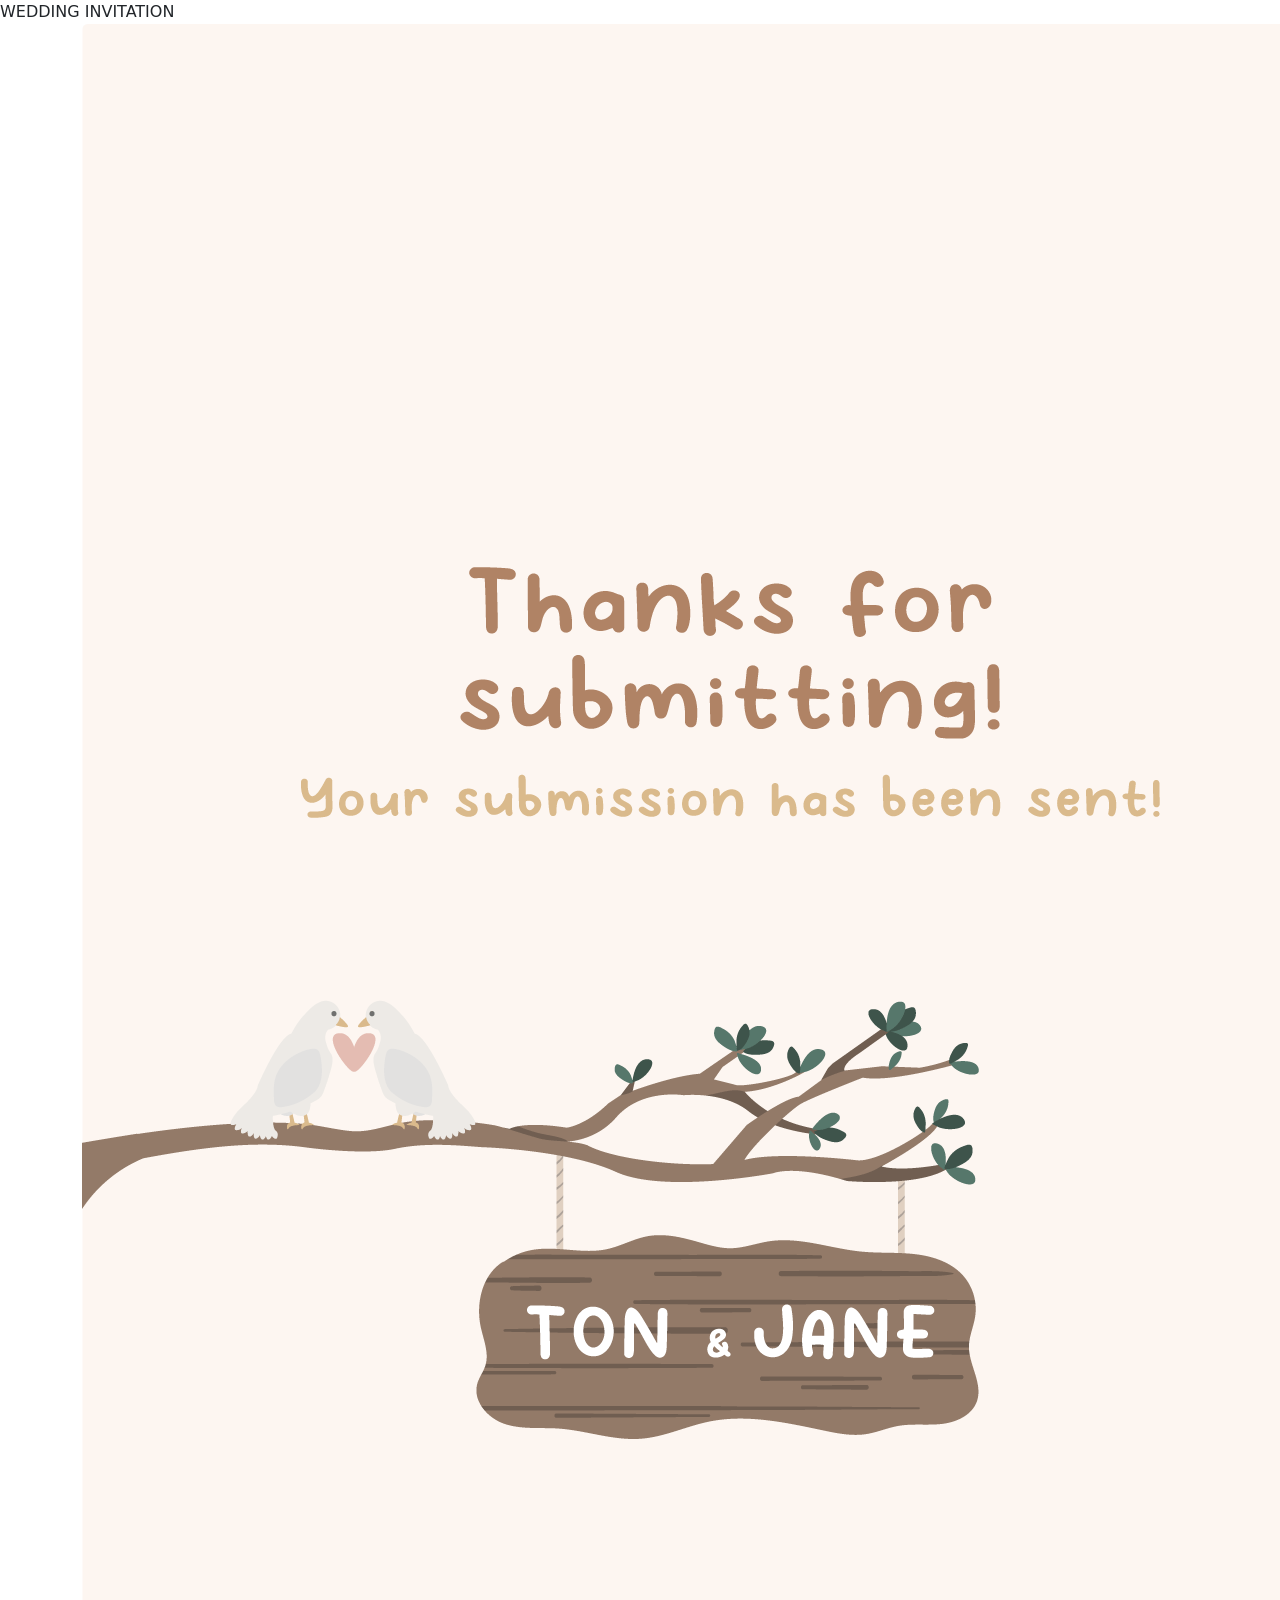
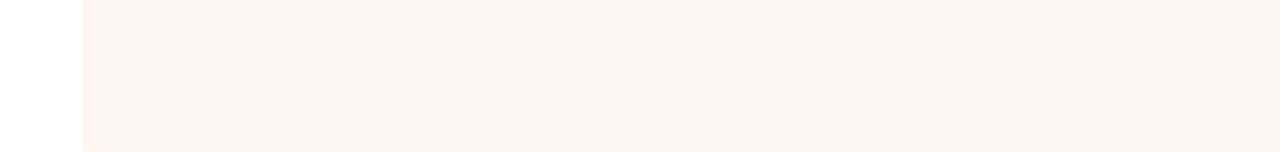
==== lastPage.html @ 8db23450 "Add files via upload" ====
<!DOCTYPE html>
<html lang="en">
<head>
  <title>R&J</title>
  <meta charset="utf-8">
  <meta name="viewport" content="width=device-width, initial-scale=1">
  <link href="https://cdn.jsdelivr.net/npm/bootstrap@5.1.3/dist/css/bootstrap.min.css" rel="stylesheet">
  <script src="https://cdn.jsdelivr.net/npm/bootstrap@5.1.3/dist/js/bootstrap.bundle.min.js"></script>
  <link rel="stylesheet" href="/pages/styles.css">
  <link rel="stylesheet" href="https://cdnjs.cloudflare.com/ajax/libs/font-awesome/4.7.0/css/font-awesome.min.css">
</head>

<body>

<div class="text">
   <a>WEDDING INVITATION</a> 
</div>

<!-- <div class="img-fluid container">
  <img src="img/rj-wedding-invi1(1).png" class="rounded" id="image1"> -->
  <!-- <button onclick="changeImage()">BACK</button> -->
  <!-- <button onclick="changeImage()">NEXT</button> -->
  <!-- <button onclick="setImageVisible('image1', false)">NEXT</button> -->
<!-- </div> -->

<div class="container">
  <div class="row">
    <div class="col-sm">
      <img src="img/rj-wedding-invi1(5).png" class="rounded" id="image1">
      
      <!-- <button id="addBtn" type="submit" onclick="addFullName()">SUBMIT</button> -->
      <!-- <button id="addBtn" onclick="addFullName()">ADD <i class="fa fa-plus" aria-hidden="true"></i>
      </button> -->
      <!-- <button onclick="SubForm()" hidden>Submit</button> -->
      
    </div>
    <!-- <div class="col-sm">
      One of three columns
    </div>
    <div class="col-sm">
      One of three columns
    </div> -->
    
  </div>
  
  
</div>




<!-- <div>
  <form action="https://api.web3forms.com/submit" method="POST">

    <input type="hidden" name="access_key" value="f8ed0573-dbdf-43e0-b718-5ac193715f2f">

    Name:<input type="text" name="name" required>
    <br>
    Email:<input type="email" name="email" required>
    <br>
    Msg:<textarea name="message" required></textarea>
    <input type="hidden" name="redirect" value="https://web3forms.com/success">

    <button type="submit">Submit Form</button>

</form>
</div> -->



<script src="/pages/myscripts.js"></script>

</body>
</html>
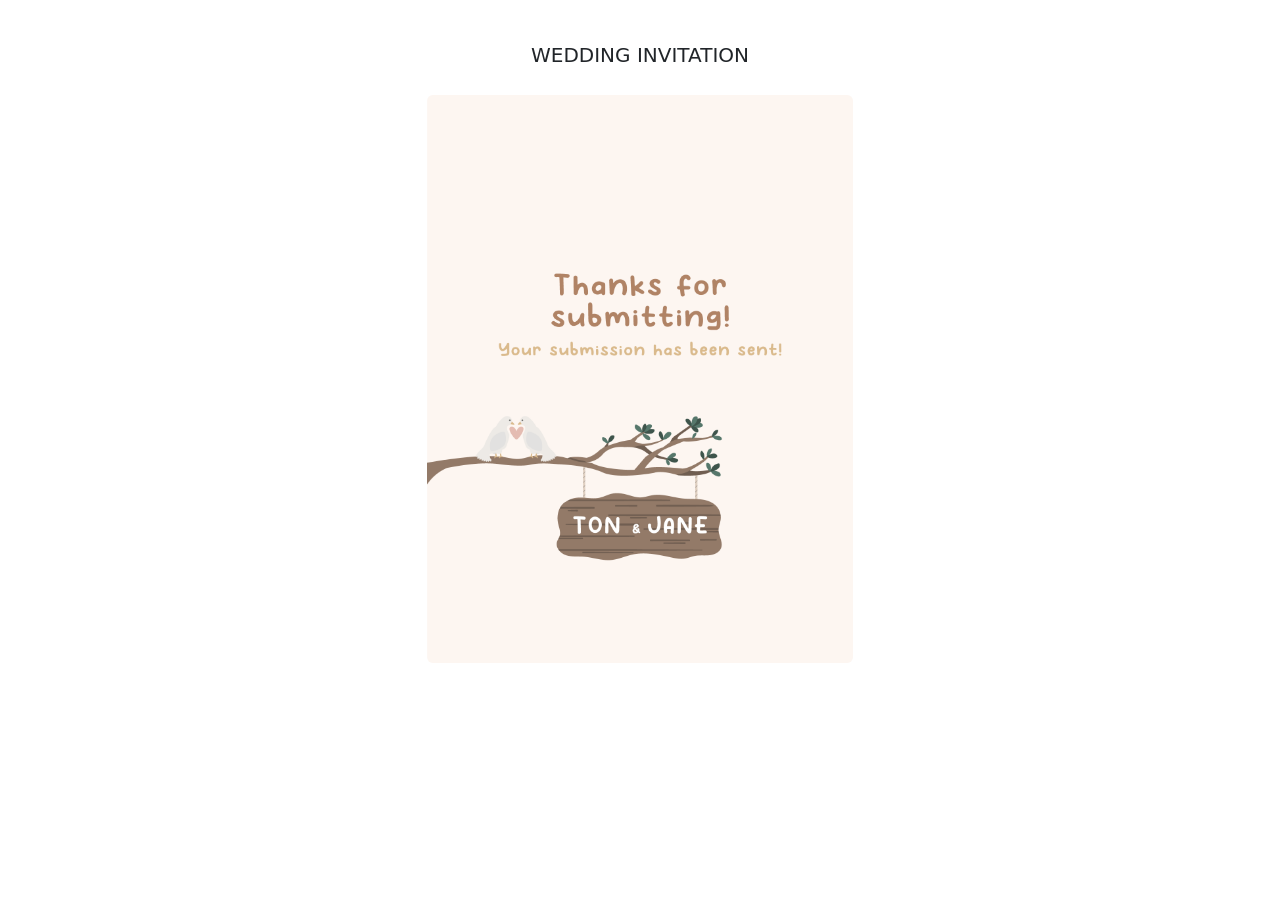
==== commit 00358e34: "Add files via upload" ====
--- a/lastPage.html
+++ b/lastPage.html
@@ -6,7 +6,7 @@
   <meta name="viewport" content="width=device-width, initial-scale=1">
   <link href="https://cdn.jsdelivr.net/npm/bootstrap@5.1.3/dist/css/bootstrap.min.css" rel="stylesheet">
   <script src="https://cdn.jsdelivr.net/npm/bootstrap@5.1.3/dist/js/bootstrap.bundle.min.js"></script>
-  <link rel="stylesheet" href="/pages/styles.css">
+  <link rel="stylesheet" href="styles.css">
   <link rel="stylesheet" href="https://cdnjs.cloudflare.com/ajax/libs/font-awesome/4.7.0/css/font-awesome.min.css">
 </head>
 
@@ -68,7 +68,7 @@
 
 
 
-<script src="/pages/myscripts.js"></script>
+<script src="myscripts.js"></script>
 
 </body>
 </html>
--- a/styles.css
+++ b/styles.css
@@ -0,0 +1,297 @@
+body {
+    background-color: white;
+}
+/* .center {
+    display: block;
+    margin-left: auto;
+    margin-right: auto;
+    width: 30%;
+} */
+img {
+    width: 100%;
+    height: auto;
+    display: block;
+    margin-left: auto;
+    margin-right: auto;
+    margin-top: 25px;
+    margin-bottom: 25px;
+}
+#nextBtn, #backBtn {
+    display: block;
+    margin-left: auto;
+    margin-right: auto;
+    border-radius: 16px;
+}
+/* .responsive {
+    width: 35%;
+    height: auto;
+} */
+/* .content {
+    width: 50%;
+    padding: 10px;
+} */
+/* .container { */
+    /* font-size: 20px;
+    top: 30px;
+    left: 30px;
+    right: 30px;
+    padding: 10px; */
+    /* position: relative; */
+    /* width: 40%; */
+    /* border: 2px solid blue;	 */
+/* } */
+.container {
+    position: relative;
+    width: 100%;
+    max-width: 450px;
+}
+.container1 {
+    position: relative;
+    width: 100%;
+    max-width: 350px;
+}
+.text {
+    text-align: center;
+    padding-top: 40px;
+    font-size: 20px;
+}
+/* .container {
+    padding: 10px;
+    max-width: 300px;
+    height: auto;
+} */
+
+/* .fadeinout
+{
+    animation: fadeinout 4s infinite;
+}
+@keyframes fadeinout
+{
+    0%{
+    opacity:0;
+    }
+    50%
+    {
+    opacity:1;
+    }
+    100%
+    {
+    opacity:0;
+    }
+} */
+/* #yesBtn {
+    visibility: hidden;
+} */
+.container #yesBtn {
+    position: absolute;
+    top: 55%;
+    left: 40%;
+    transform: translate(-50%, -50%);
+    -ms-transform: translate(-50%, -50%);
+    background-color: #879F8D;
+    color: white;
+    font-size: 14px;
+    padding: 3px 15px;
+    cursor: pointer;
+    border-radius: 16px;
+    border: none;
+    visibility: hidden;
+    font-family: "Comic Sans MS", "Comic Sans", cursive;
+    font-weight: bold;
+    /* height: 10px; */
+    /* background-image: url('img/yes-btn.png'); */
+    /* width: 100px;
+    height: 100px; */
+    
+}
+.container #noBtn {
+    position: absolute;
+    top: 55%;
+    left: 60%;
+    transform: translate(-50%, -50%);
+    -ms-transform: translate(-50%, -50%);
+    /* background-color: #B3773F; */
+    background-color: #CC5144;
+    color: white;
+    font-size: 14px;
+    padding: 3px 15px;
+    cursor: pointer;
+    border-radius: 16px;
+    border: none;
+    visibility: hidden;
+    font-family: "Comic Sans MS", "Comic Sans", cursive;
+    font-weight: bold;
+    /* height: 10px; */
+}
+#backBtn {
+    position: absolute;
+    bottom: 30px;
+    left: 40%;
+    transform: translate(-50%, -50%);
+    -ms-transform: translate(-50%, -50%);
+    background-color: white;
+    /* background-color: #CC5144; */
+    border: 2px solid #B38970;
+    color: #B38970;
+    font-size: 15px;
+    padding: 10px 23px;
+    cursor: pointer;
+    border-radius: 10px;
+    font-family: "Comic Sans MS", "Comic Sans", cursive;
+    font-weight: bold;
+    /* height: 10px; */
+}
+#nextBtn {
+    position: absolute;
+    bottom: 30px;
+    left: 60%;
+    transform: translate(-50%, -50%);
+    -ms-transform: translate(-50%, -50%);
+    background-color: #B38970;
+    /* background-color: #CC5144; */
+    border: 2px solid #B38970;
+    color: white;
+    font-size: 15px;
+    padding: 10px 23px;
+    cursor: pointer;
+    border-radius: 10px;
+    font-family: "Comic Sans MS", "Comic Sans", cursive;
+    font-weight: bold;
+    /* height: 10px; */
+}
+
+#myForm {
+    visibility: hidden;
+    position: absolute;
+    top: 33%;
+    left: 25%;
+    /* opacity: 50%; */
+}
+
+#fname {
+    width: 225px;
+    height: 180px;
+    resize: none;
+    border-radius: 8px;
+    border: none;
+    font-family: "Comic Sans MS", "Comic Sans", cursive;
+    font-size: 14px;
+    padding: 5px;
+    color: #B38970;
+    margin-top: 8px;
+}
+
+#delBtn {
+    position: absolute;
+    /* top: 30%;
+    left: 30%; */
+    background-color: #CC5144;
+    color: white;
+    border-radius: 50%;
+    width: 30px;
+    border: none;
+    /* font-size: 20px; */
+    font-family: "Comic Sans MS", "Comic Sans", cursive;
+    font-weight: bold;
+    margin-top: 7px;
+}
+
+#addBtn {
+    position: absolute;
+    left: 40%;
+    background-color: #B08365;
+    color: white;
+    border: none;
+    border-radius: 14px;
+    padding: 6px 15px;
+    top: 440px;
+    font-family: "Comic Sans MS", "Comic Sans", cursive;
+    font-weight: bold;
+    font-size: 14px;
+    visibility: hidden;
+    /* font-size: 13px; */
+}
+
+#fnameList {
+    width: 187px;
+    border-radius: 8px;
+    border: none;
+    font-family: "Comic Sans MS", "Comic Sans", cursive;
+    font-size: 14px;
+    padding: 5px;
+    color: #B38970;
+    top: 35%;
+    left: 25%;
+    position: absolute;
+    visibility: hidden;
+}
+
+/* #newElementId {
+    width: 187px;
+    border-radius: 8px;
+    border: none;
+    font-family: "Comic Sans MS", "Comic Sans", cursive;
+    font-size: 14px;
+    padding: 5px;
+    color: #B38970;
+} */
+
+/* 
+.container #yesBtn {
+    position: absolute;
+    top: 50%;
+    left: 50%;
+    transform: translate(-50%, -50%);
+    -ms-transform: translate(-50%, -50%);
+    background-color: #555;
+    color: white;
+    font-size: 16px;
+    padding: 12px 24px;
+    border: none;
+    cursor: pointer;
+    border-radius: 5px;
+} */
+
+
+
+
+/* @media screen and (max-width: 2000px) and (min-width: 1000px){
+    img {
+    width: 70%;
+    }
+} */
+@media screen and (max-width: 1400px) and (max-height: 600px){
+    img {
+    max-width: 320px;
+    }
+}
+/* @media screen and (max-width: 1400px){
+    img {
+    max-width: 450px;
+    }
+} */
+@media screen and (max-width: 910px){
+    img {
+    max-width: 400px;
+    }
+}
+@media screen and (max-width: 480px) {
+    img {
+    max-width: 300px;
+    }
+}
+/* @media screen and (max-width: 2000px){
+    img {
+    max-width: 50%;
+    }
+} */
+/* @media (orientation: landscape) {
+    img {
+    width: 35%;
+    }
+}
+@media (orientation: portrait) {
+    img {
+    width: 100%;
+    }
+} */
